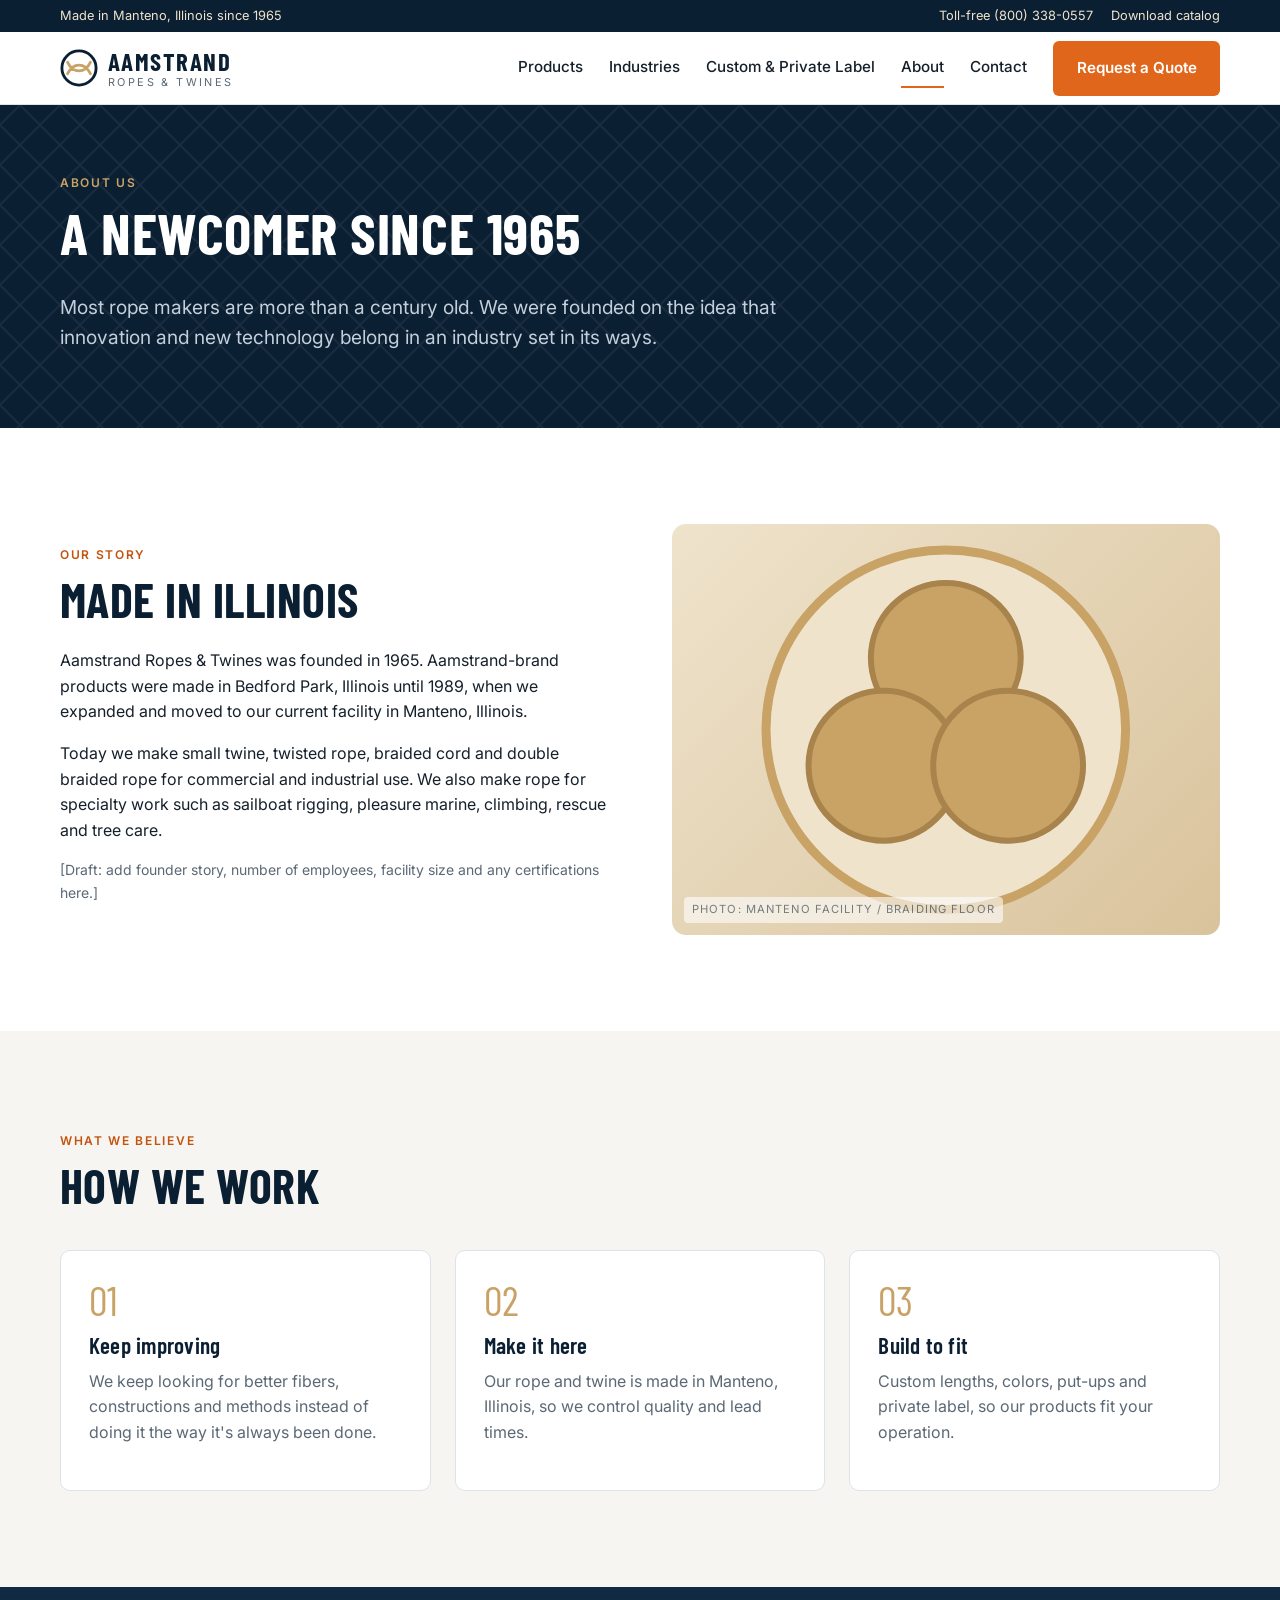
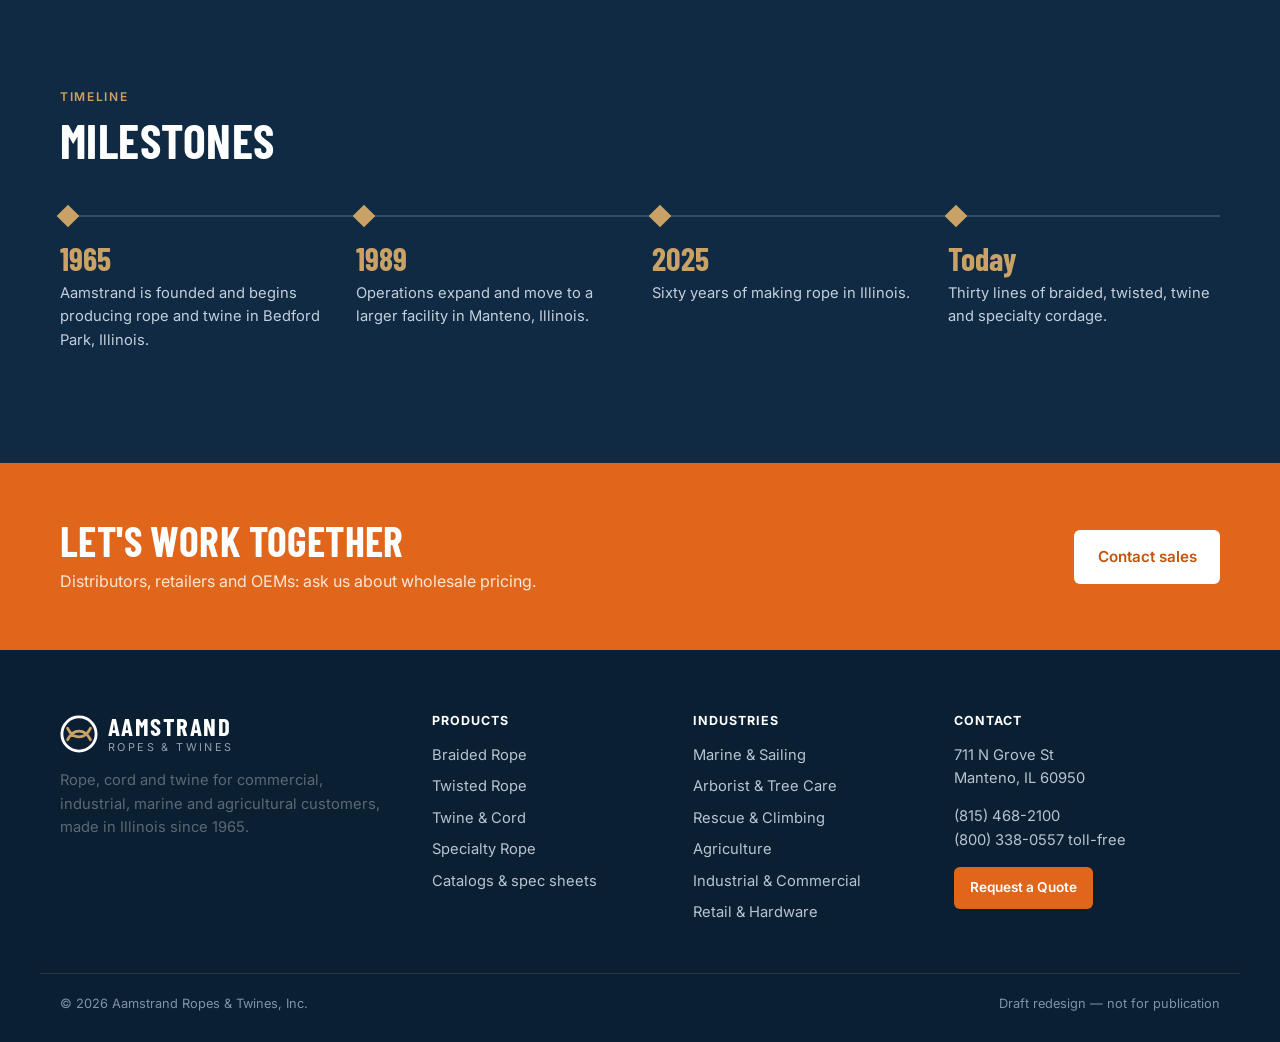
==== about.html @ 0422b6db "Add draft redesign of the Aamstrand website Static multi-page site: home, product catalog with filte" ====
<!doctype html>
<html lang="en">
<head>
  <meta charset="utf-8">
  <meta name="viewport" content="width=device-width, initial-scale=1">
  <title>About | Aamstrand Ropes &amp; Twines</title>
  <meta name="description" content="Founded in 1965, Aamstrand Ropes & Twines makes rope and twine in Manteno, Illinois.">
  <link rel="preconnect" href="https://fonts.googleapis.com">
  <link rel="preconnect" href="https://fonts.gstatic.com" crossorigin>
  <link href="https://fonts.googleapis.com/css2?family=Barlow+Condensed:wght@500;600;700&family=Inter:wght@400;500;600;700&display=swap" rel="stylesheet">
  <link rel="stylesheet" href="assets/css/styles.css">
</head>
<body data-page="about">
  <a class="skip" href="#main">Skip to content</a>
  <header id="site-header"></header>

  <main id="main">
    <section class="page-head"><div class="wrap">
      <span class="eyebrow" style="color:var(--hemp)">About us</span>
      <h1>A newcomer since 1965</h1>
      <p class="lead">Most rope makers are more than a century old. We were founded on the idea that innovation and new technology belong in an industry set in its ways.</p>
    </div></section>

    <section class="section">
      <div class="wrap split">
        <div>
          <span class="eyebrow">Our story</span>
          <h2>Made in Illinois</h2>
          <p>Aamstrand Ropes &amp; Twines was founded in 1965. Aamstrand-brand products were made in Bedford Park, Illinois until 1989, when we expanded and moved to our current facility in Manteno, Illinois.</p>
          <p>Today we make small twine, twisted rope, braided cord and double braided rope for commercial and industrial use. We also make rope for specialty work such as sailboat rigging, pleasure marine, climbing, rescue and tree care.</p>
          <p class="muted small">[Draft: add founder story, number of employees, facility size and any certifications here.]</p>
        </div>
        <div class="photo-block">
          <svg viewBox="0 0 64 64" class="rope-icon" aria-hidden="true"><circle class="o" cx="32" cy="32" r="30"/><circle class="f" cx="32" cy="20" r="12.5"/><circle class="f" cx="21.6" cy="38" r="12.5"/><circle class="f" cx="42.4" cy="38" r="12.5"/></svg>
          <span class="photo-note">Photo: Manteno facility / braiding floor</span>
        </div>
      </div>
    </section>

    <section class="section section-alt">
      <div class="wrap">
        <div class="section-head"><span class="eyebrow">What we believe</span><h2>How we work</h2></div>
        <div class="values">
          <div class="value"><span class="num">01</span><h3>Keep improving</h3><p class="muted">We keep looking for better fibers, constructions and methods instead of doing it the way it's always been done.</p></div>
          <div class="value"><span class="num">02</span><h3>Make it here</h3><p class="muted">Our rope and twine is made in Manteno, Illinois, so we control quality and lead times.</p></div>
          <div class="value"><span class="num">03</span><h3>Build to fit</h3><p class="muted">Custom lengths, colors, put-ups and private label, so our products fit your operation.</p></div>
        </div>
      </div>
    </section>

    <section class="section section-dark">
      <div class="wrap">
        <div class="section-head"><span class="eyebrow" style="color:var(--hemp)">Timeline</span><h2>Milestones</h2></div>
        <div class="timeline">
          <div><strong>1965</strong><p>Aamstrand is founded and begins producing rope and twine in Bedford Park, Illinois.</p></div>
          <div><strong>1989</strong><p>Operations expand and move to a larger facility in Manteno, Illinois.</p></div>
          <div><strong>2025</strong><p>Sixty years of making rope in Illinois.</p></div>
          <div><strong>Today</strong><p>Thirty lines of braided, twisted, twine and specialty cordage.</p></div>
        </div>
      </div>
    </section>

    <section class="cta-band"><div class="wrap">
      <div><h2>Let's work together</h2><p>Distributors, retailers and OEMs: ask us about wholesale pricing.</p></div>
      <a class="btn btn-white" href="contact.html#quote">Contact sales</a>
    </div></section>
  </main>

  <footer id="site-footer"></footer>
  <script src="assets/js/products.js"></script>
  <script src="assets/js/main.js"></script>
</body>
</html>
---- assets/css/styles.css ----
/* Aamstrand redesign draft
   Palette: deep navy (trust, marine), hemp/manila tan (the product itself),
   signal orange for calls to action (safety / industrial). */

:root {
  --navy-900: #0b1f33;
  --navy-800: #102a44;
  --navy-700: #1b3a5c;
  --navy-100: #e6edf4;
  --hemp: #c9a266;
  --hemp-light: #efe3cc;
  --accent: #e0661b;
  --accent-dark: #c2540f;
  --ink: #16202b;
  --muted: #5b6875;
  --line: #dde3ea;
  --paper: #f7f5f1;
  --white: #ffffff;
  --radius: 10px;
  --shadow: 0 1px 2px rgba(11, 31, 51, .06), 0 8px 24px rgba(11, 31, 51, .08);
  --font-head: 'Barlow Condensed', 'Arial Narrow', sans-serif;
  --font-body: 'Inter', system-ui, -apple-system, 'Segoe UI', sans-serif;
  --wrap: 1200px;
}

*, *::before, *::after { box-sizing: border-box; }
html { scroll-behavior: smooth; }
body { margin: 0; font-family: var(--font-body); color: var(--ink); background: var(--white); line-height: 1.6; font-size: 16px; -webkit-font-smoothing: antialiased; }
img, svg { max-width: 100%; display: block; }
a { color: var(--navy-700); }
h1, h2, h3, h4 { font-family: var(--font-head); line-height: 1.05; margin: 0 0 .5em; color: var(--navy-900); letter-spacing: .01em; }
h1 { font-size: clamp(2.5rem, 6vw, 4.5rem); font-weight: 700; text-transform: uppercase; }
h2 { font-size: clamp(2rem, 4vw, 3rem); font-weight: 700; text-transform: uppercase; }
h3 { font-size: 1.45rem; font-weight: 600; }
h4 { font-size: 1.1rem; text-transform: uppercase; letter-spacing: .08em; }
p { margin: 0 0 1em; }
.wrap { max-width: var(--wrap); margin: 0 auto; padding: 0 20px; }
.muted { color: var(--muted); }
.small { font-size: .875rem; }
.lead { font-size: 1.2rem; color: var(--muted); max-width: 60ch; }
.eyebrow { display: inline-block; font-size: .75rem; font-weight: 600; letter-spacing: .14em; text-transform: uppercase; color: var(--accent-dark); margin-bottom: .6rem; }
.skip { position: absolute; left: -999px; }
.skip:focus { left: 12px; top: 12px; z-index: 100; background: var(--white); padding: 8px 12px; }
:focus-visible { outline: 3px solid var(--accent); outline-offset: 2px; }

/* Buttons */
.btn { display: inline-flex; align-items: center; gap: .5em; padding: .85em 1.4em; border-radius: 6px; font-weight: 600; font-size: .95rem; text-decoration: none; border: 2px solid transparent; cursor: pointer; transition: background .15s, color .15s, border-color .15s; font-family: inherit; }
.btn-accent { background: var(--accent); color: var(--white); }
.btn-accent:hover { background: var(--accent-dark); }
.btn-ghost { border-color: currentColor; color: var(--navy-800); background: transparent; }
.btn-ghost:hover { background: var(--navy-800); color: var(--white); border-color: var(--navy-800); }
.btn-light { border-color: rgba(255,255,255,.5); color: var(--white); }
.btn-light:hover { background: var(--white); color: var(--navy-900); }
.btn-sm { padding: .6em 1em; font-size: .85rem; }
.btn-row { display: flex; flex-wrap: wrap; gap: 12px; margin-top: 1.5rem; }
.link-arrow { font-weight: 600; color: var(--accent-dark); text-decoration: none; }
.link-arrow::after { content: ' →'; transition: margin .15s; }
a:hover .link-arrow::after, .link-arrow:hover::after { margin-left: 4px; }
.text-btn { background: none; border: 0; color: var(--accent-dark); font: inherit; font-weight: 600; cursor: pointer; padding: 0; text-decoration: underline; }

/* Header */
#site-header { position: sticky; top: 0; z-index: 50; background: var(--white); border-bottom: 1px solid var(--line); }
.topbar { background: var(--navy-900); color: var(--hemp-light); font-size: .8rem; }
.topbar .wrap { display: flex; justify-content: space-between; gap: 12px; padding-top: 6px; padding-bottom: 6px; }
.topbar a { color: inherit; text-decoration: none; margin-left: 18px; }
.topbar a:hover { color: var(--white); }
.nav-row { display: flex; align-items: center; justify-content: space-between; min-height: 72px; gap: 20px; }
.logo { display: flex; align-items: center; gap: 10px; text-decoration: none; color: var(--navy-900); }
.logo svg { width: 38px; height: 38px; }
.logo span { display: flex; flex-direction: column; line-height: 1; }
.logo strong { font-family: var(--font-head); font-size: 1.55rem; letter-spacing: .06em; }
.logo small { font-size: .68rem; letter-spacing: .22em; text-transform: uppercase; color: var(--muted); margin-top: 3px; }
.primary-nav { display: flex; align-items: center; gap: 26px; }
.primary-nav a:not(.btn) { color: var(--ink); text-decoration: none; font-weight: 500; font-size: .95rem; padding: 6px 0; border-bottom: 2px solid transparent; }
.primary-nav a:not(.btn):hover, .primary-nav a[aria-current] { border-bottom-color: var(--accent); }
.nav-toggle { display: none; background: none; border: 0; padding: 8px; cursor: pointer; }
.nav-toggle span { display: block; width: 24px; height: 2px; background: var(--navy-900); margin: 5px 0; transition: transform .2s, opacity .2s; }

@media (max-width: 960px) {
  .nav-toggle { display: block; }
  .primary-nav { display: none; position: absolute; left: 0; right: 0; top: 100%; flex-direction: column; align-items: stretch; gap: 0; background: var(--white); border-bottom: 1px solid var(--line); padding: 8px 20px 20px; box-shadow: var(--shadow); }
  .primary-nav a:not(.btn) { padding: 12px 0; border-bottom: 1px solid var(--line); }
  .primary-nav .btn { margin-top: 14px; justify-content: center; }
  .nav-open .primary-nav { display: flex; }
  .nav-open .nav-toggle span:nth-child(1) { transform: translateY(7px) rotate(45deg); }
  .nav-open .nav-toggle span:nth-child(2) { opacity: 0; }
  .nav-open .nav-toggle span:nth-child(3) { transform: translateY(-7px) rotate(-45deg); }
  .hide-sm { display: none; }
}
@media (max-width: 560px) {
  .topbar .wrap > span:first-child { display: none; }
  .topbar .wrap { justify-content: center; }
  .topbar a { margin: 0; }
}

/* Hero */
.hero { position: relative; background: var(--navy-900); color: var(--white); overflow: hidden; }
.hero::before { content: ''; position: absolute; inset: 0; opacity: .07; background-image: url("data:image/svg+xml,%3Csvg xmlns='http://www.w3.org/2000/svg' width='40' height='40'%3E%3Cpath d='M0 20 20 0 40 20 20 40Z' fill='none' stroke='%23fff' stroke-width='2'/%3E%3C/svg%3E"); }
.hero .wrap { position: relative; display: grid; grid-template-columns: 1.15fr 1fr; gap: 48px; align-items: center; padding-top: 88px; padding-bottom: 96px; }
.hero h1 { color: var(--white); }
.hero h1 em { font-style: normal; color: var(--hemp); }
.hero .lead { color: #c3cfdb; }
.hero-coil { width: 100%; max-width: 460px; justify-self: center; filter: drop-shadow(0 30px 40px rgba(0,0,0,.35)); }
.hero-stats { display: flex; flex-wrap: wrap; gap: 32px; margin-top: 2.5rem; padding-top: 1.5rem; border-top: 1px solid rgba(255,255,255,.12); }
.hero-stats div { display: flex; flex-direction: column; }
.hero-stats strong { font-family: var(--font-head); font-size: 2.2rem; color: var(--hemp); line-height: 1; }
.hero-stats span { font-size: .8rem; color: #9fb0c1; text-transform: uppercase; letter-spacing: .1em; margin-top: 4px; }
@media (max-width: 860px) {
  .hero .wrap { grid-template-columns: 1fr; padding-top: 56px; padding-bottom: 64px; }
  .hero-coil { max-width: 280px; order: -1; }
}

/* Sections */
.section { padding: 96px 0; }
.section-sm { padding: 48px 0; }
.section-alt { background: var(--paper); }
.section-dark { background: var(--navy-800); color: var(--white); }
.section-dark h2, .section-dark h3 { color: var(--white); }
.section-dark .muted { color: #a9b8c7; }
.section-head { max-width: 720px; margin-bottom: 40px; }
.section-head.center { margin-left: auto; margin-right: auto; text-align: center; }
.split { display: grid; grid-template-columns: 1fr 1fr; gap: 64px; align-items: center; }
@media (max-width: 860px) { .split { grid-template-columns: 1fr; gap: 32px; } .section { padding: 64px 0; } }

/* Trust strip */
.trust { background: var(--hemp-light); border-bottom: 1px solid #e2d3b6; }
.trust ul { list-style: none; margin: 0; padding: 18px 0; display: flex; flex-wrap: wrap; justify-content: space-between; gap: 12px 28px; }
.trust li { font-weight: 600; font-size: .9rem; color: var(--navy-800); display: flex; align-items: center; gap: 8px; }
.trust li::before { content: ''; width: 8px; height: 8px; background: var(--accent); transform: rotate(45deg); }

/* Rope cross-section icon */
.rope-icon .o { fill: var(--hemp-light); stroke: var(--hemp); stroke-width: 1.5; }
.rope-icon .f { fill: var(--hemp); stroke: #a8834b; stroke-width: 1; }
.rope-icon .f2 { fill: var(--navy-700); stroke: var(--navy-900); stroke-width: 1; }
.rope-icon .c { fill: none; stroke: #a8834b; stroke-width: 1; stroke-dasharray: 2 3; }

/* Category tiles */
.cat-grid { display: grid; grid-template-columns: repeat(4, 1fr); gap: 20px; }
.cat-tile { display: flex; flex-direction: column; background: var(--white); border: 1px solid var(--line); border-radius: var(--radius); padding: 28px; text-decoration: none; color: inherit; transition: transform .2s, box-shadow .2s, border-color .2s; }
.cat-tile:hover { transform: translateY(-4px); box-shadow: var(--shadow); border-color: var(--hemp); }
.cat-tile .rope-icon { width: 72px; height: 72px; margin-bottom: 20px; }
.cat-tile p { color: var(--muted); font-size: .92rem; flex: 1; }
@media (max-width: 1000px) { .cat-grid { grid-template-columns: repeat(2, 1fr); } }
@media (max-width: 560px) { .cat-grid { grid-template-columns: 1fr; } }

/* Industries */
.industry-grid { display: grid; grid-template-columns: repeat(3, 1fr); gap: 16px; }
.industry { position: relative; display: flex; flex-direction: column; justify-content: flex-end; min-height: 220px; padding: 24px; border-radius: var(--radius); text-decoration: none; color: var(--white); overflow: hidden; background: var(--navy-700); isolation: isolate; }
.industry::before { content: ''; position: absolute; inset: 0; z-index: -1; background: var(--bg, linear-gradient(135deg, #1b3a5c, #0b1f33)); transition: transform .4s; }
.industry::after { content: ''; position: absolute; inset: 0; z-index: -1; background: linear-gradient(to top, rgba(11,31,51,.9), rgba(11,31,51,.1) 70%); }
.industry:hover::before { transform: scale(1.05); }
.industry h3 { color: var(--white); margin-bottom: .25rem; }
.industry p { margin: 0; font-size: .9rem; color: #d3dde7; }
.industry .ph { position: absolute; top: 14px; right: 14px; font-size: .68rem; letter-spacing: .1em; text-transform: uppercase; color: rgba(255,255,255,.45); }
@media (max-width: 860px) { .industry-grid { grid-template-columns: repeat(2, 1fr); } }
@media (max-width: 560px) { .industry-grid { grid-template-columns: 1fr; } .industry { min-height: 160px; } }

/* Finder */
.finder { background: var(--white); color: var(--ink); border-radius: 14px; padding: 32px; box-shadow: 0 20px 60px rgba(0,0,0,.25); }
.finder h3 { margin-bottom: 1rem; }
.finder .q { display: block; font-weight: 600; font-size: .85rem; text-transform: uppercase; letter-spacing: .08em; color: var(--muted); margin: 0 0 8px; }
.finder select { width: 100%; margin-bottom: 20px; }
.chips { display: flex; flex-wrap: wrap; gap: 8px; margin-bottom: 24px; border: 0; padding: 0; }
.chips input { position: absolute; opacity: 0; pointer-events: none; }
.chips label { padding: 8px 14px; border: 1.5px solid var(--line); border-radius: 999px; font-size: .88rem; cursor: pointer; transition: all .15s; }
.chips input:checked + label { background: var(--navy-800); border-color: var(--navy-800); color: var(--white); }
.chips input:focus-visible + label { outline: 3px solid var(--accent); outline-offset: 2px; }
.finder-results { display: grid; gap: 8px; border-top: 1px solid var(--line); padding-top: 20px; }
.finder-hit { display: flex; align-items: center; gap: 14px; padding: 10px; border-radius: 8px; text-decoration: none; color: inherit; }
.finder-hit:hover { background: var(--paper); }
.finder-hit .rope-icon { width: 40px; height: 40px; flex: none; }
.finder-hit span { display: flex; flex-direction: column; }
.finder-hit small { color: var(--muted); }
.finder-more { margin-top: 8px; font-size: .9rem; }

/* Forms */
select, input[type=text], input[type=email], input[type=tel], input[type=search], textarea {
  font: inherit; font-size: .95rem; padding: 12px 14px; border: 1.5px solid var(--line); border-radius: 6px; background: var(--white); color: var(--ink); width: 100%;
}
select:focus, input:focus, textarea:focus { border-color: var(--navy-700); outline: none; box-shadow: 0 0 0 3px var(--navy-100); }
.form-grid { display: grid; grid-template-columns: 1fr 1fr; gap: 18px; }
.form-grid .full { grid-column: 1 / -1; }
.field label { display: block; font-weight: 600; font-size: .88rem; margin-bottom: 6px; }
.field .req { color: var(--accent-dark); }
@media (max-width: 640px) { .form-grid { grid-template-columns: 1fr; } }

/* Custom / capabilities */
.cap-list { list-style: none; padding: 0; margin: 0; display: grid; grid-template-columns: 1fr 1fr; gap: 20px 28px; }
.cap-list li { padding-left: 18px; border-left: 3px solid var(--hemp); }
.cap-list strong { display: block; font-family: var(--font-head); font-size: 1.25rem; color: var(--navy-900); }
.cap-list span { color: var(--muted); font-size: .92rem; }
@media (max-width: 560px) { .cap-list { grid-template-columns: 1fr; } }
.photo-block { aspect-ratio: 4 / 3; border-radius: 14px; background: linear-gradient(135deg, var(--hemp-light), #d9c39c); display: grid; place-items: center; position: relative; overflow: hidden; }
.photo-block svg { width: 70%; }
.photo-note { position: absolute; bottom: 12px; left: 12px; font-size: .7rem; letter-spacing: .1em; text-transform: uppercase; color: rgba(11,31,51,.55); background: rgba(255,255,255,.6); padding: 4px 8px; border-radius: 4px; }

/* Timeline */
.timeline { display: grid; grid-template-columns: repeat(4, 1fr); gap: 24px; position: relative; margin-top: 16px; }
.timeline::before { content: ''; position: absolute; top: 9px; left: 0; right: 0; height: 2px; background: rgba(255,255,255,.15); }
.timeline div { position: relative; padding-top: 36px; }
.timeline div::before { content: ''; position: absolute; top: 2px; left: 0; width: 16px; height: 16px; background: var(--hemp); transform: rotate(45deg); }
.timeline strong { font-family: var(--font-head); font-size: 2rem; color: var(--hemp); display: block; line-height: 1; margin-bottom: 8px; }
.timeline p { color: #c3cfdb; font-size: .92rem; }
@media (max-width: 860px) { .timeline { grid-template-columns: 1fr 1fr; } .timeline::before { display: none; } }
@media (max-width: 480px) { .timeline { grid-template-columns: 1fr; } }

/* CTA band */
.cta-band { background: var(--accent); color: var(--white); padding: 56px 0; }
.cta-band .wrap { display: flex; flex-wrap: wrap; align-items: center; justify-content: space-between; gap: 24px; }
.cta-band h2 { color: var(--white); margin: 0; font-size: clamp(1.8rem, 3.5vw, 2.6rem); }
.cta-band p { margin: 6px 0 0; color: #ffe6d6; }
.cta-band .btn-light:hover { color: var(--accent-dark); }
.btn-white { background: var(--white); color: var(--accent-dark); }
.btn-white:hover { background: var(--navy-900); color: var(--white); }

/* Page header */
.page-head { background: var(--navy-900); color: var(--white); padding: 64px 0 56px; position: relative; overflow: hidden; }
.page-head::before { content: ''; position: absolute; inset: 0; opacity: .06; background-image: url("data:image/svg+xml,%3Csvg xmlns='http://www.w3.org/2000/svg' width='40' height='40'%3E%3Cpath d='M0 20 20 0 40 20 20 40Z' fill='none' stroke='%23fff' stroke-width='2'/%3E%3C/svg%3E"); }
.page-head .wrap { position: relative; }
.page-head h1 { color: var(--white); font-size: clamp(2.2rem, 5vw, 3.6rem); }
.page-head .lead { color: #c3cfdb; }

/* Catalog */
.catalog-bar { position: sticky; top: 105px; z-index: 10; background: var(--white); border-bottom: 1px solid var(--line); padding: 16px 0; }
.tabs { display: flex; gap: 6px; overflow-x: auto; scrollbar-width: none; margin-bottom: 14px; }
.tabs button { flex: none; padding: 10px 16px; border-radius: 999px; border: 1.5px solid var(--line); background: var(--white); font: inherit; font-weight: 600; font-size: .9rem; cursor: pointer; color: var(--ink); }
.tabs button[aria-selected=true] { background: var(--navy-800); color: var(--white); border-color: var(--navy-800); }
.filters { display: grid; grid-template-columns: 2fr 1fr 1fr auto; gap: 12px; align-items: center; }
.filters #result-count { font-size: .88rem; color: var(--muted); white-space: nowrap; }
@media (max-width: 760px) { .filters { grid-template-columns: 1fr 1fr; } .filters input { grid-column: 1 / -1; } .catalog-bar { position: static; } }
#cat-blurb { margin: 28px 0 24px; }
.product-grid { display: grid; grid-template-columns: repeat(auto-fill, minmax(260px, 1fr)); gap: 20px; }
.product-card { display: flex; flex-direction: column; border: 1px solid var(--line); border-radius: var(--radius); overflow: hidden; text-decoration: none; color: inherit; background: var(--white); transition: box-shadow .2s, transform .2s, border-color .2s; }
.product-card:hover { box-shadow: var(--shadow); transform: translateY(-3px); border-color: var(--hemp); }
.product-card__img { background: var(--paper); display: grid; place-items: center; padding: 28px; border-bottom: 1px solid var(--line); }
.product-card__img .rope-icon { width: 96px; height: 96px; }
.product-card__body { padding: 20px; display: flex; flex-direction: column; flex: 1; }
.product-card__body .eyebrow { font-size: .68rem; }
.product-card__body h3 { font-size: 1.3rem; }
.product-card__body p { font-size: .9rem; color: var(--muted); display: -webkit-box; -webkit-line-clamp: 3; -webkit-box-orient: vertical; overflow: hidden; }
.product-card__body .link-arrow { margin-top: auto; }
@media (max-width: 560px) {
  .product-grid { gap: 12px; }
  .product-card { flex-direction: row; }
  .product-card__img { padding: 16px; border-bottom: 0; border-right: 1px solid var(--line); }
  .product-card__img .rope-icon { width: 56px; height: 56px; }
  .product-card__body { padding: 14px 16px; }
  .product-card__body h3 { font-size: 1.15rem; margin-bottom: .3em; }
  .product-card__body p { -webkit-line-clamp: 2; font-size: .85rem; margin-bottom: .5em; }
}
.empty { grid-column: 1 / -1; padding: 48px; text-align: center; background: var(--paper); border-radius: var(--radius); }

/* Product detail */
.crumbs { display: flex; flex-wrap: wrap; gap: 8px; font-size: .85rem; padding-top: 24px; color: var(--muted); }
.crumbs a { color: var(--muted); text-decoration: none; }
.crumbs a:hover { color: var(--navy-700); text-decoration: underline; }
.product-hero { display: grid; grid-template-columns: 1fr 1.1fr; gap: 56px; padding-top: 28px; padding-bottom: 48px; align-items: start; }
.product-hero__media { position: relative; aspect-ratio: 1; background: var(--paper); border-radius: 14px; display: grid; place-items: center; border: 1px solid var(--line); }
.product-hero__media .rope-icon { width: 55%; }
.product-hero h1 { font-size: clamp(2.2rem, 4.5vw, 3.4rem); }
.tags { display: flex; flex-wrap: wrap; gap: 8px; margin: 1.2rem 0 1.6rem; }
.tag { font-size: .8rem; padding: 5px 12px; background: var(--navy-100); border-radius: 999px; color: var(--navy-800); text-decoration: none; font-weight: 500; }
.tag:hover { background: var(--navy-800); color: var(--white); }
.meters { display: grid; gap: 14px; margin-bottom: 1rem; max-width: 460px; }
.meter { display: grid; grid-template-columns: 1fr auto; align-items: center; gap: 16px; }
.meter__label span { font-weight: 600; display: block; font-size: .92rem; }
.meter__label small { color: var(--muted); font-size: .76rem; }
.meter__bar { display: flex; gap: 4px; }
.meter__bar i { width: 28px; height: 8px; border-radius: 2px; background: var(--line); }
.meter__bar i.on { background: var(--hemp); }
@media (max-width: 860px) { .product-hero { grid-template-columns: 1fr; gap: 28px; } .product-hero__media { max-width: 360px; } }
.table-scroll { margin-bottom: 12px; overflow-x: auto; border: 1px solid var(--line); border-radius: var(--radius); }
.spec-table { width: 100%; border-collapse: collapse; font-size: .92rem; min-width: 560px; }
.spec-table th, .spec-table td { padding: 12px 16px; text-align: left; border-bottom: 1px solid var(--line); }
.spec-table th { background: var(--navy-900); color: var(--white); font-weight: 600; font-size: .8rem; text-transform: uppercase; letter-spacing: .06em; }
.spec-table tbody tr:nth-child(even) { background: var(--paper); }
.spec-table tbody tr:last-child td { border-bottom: 0; }
.spec-table .tbd { color: var(--muted); font-style: italic; }
.putups { list-style: none; padding: 0; margin: 0; display: flex; flex-wrap: wrap; gap: 10px; }
.putups li { padding: 10px 16px; border: 1.5px solid var(--line); border-radius: 6px; font-weight: 500; font-size: .9rem; }

/* About */
.values { display: grid; grid-template-columns: repeat(3, 1fr); gap: 24px; }
.value { padding: 28px; border: 1px solid var(--line); border-radius: var(--radius); background: var(--white); }
.value .num { font-family: var(--font-head); font-size: 2.6rem; color: var(--hemp); line-height: 1; display: block; margin-bottom: 12px; }
@media (max-width: 860px) { .values { grid-template-columns: 1fr; } }

/* Contact */
.contact-grid { display: grid; grid-template-columns: 1.4fr 1fr; gap: 48px; align-items: start; }
.contact-card { background: var(--paper); border-radius: 14px; padding: 32px; }
.contact-card h3 { margin-top: 1.4rem; }
.contact-card h3:first-child { margin-top: 0; }
.contact-card address { font-style: normal; }
.map-ph { margin-top: 20px; aspect-ratio: 16 / 10; border-radius: 10px; background: repeating-linear-gradient(45deg, var(--navy-100) 0 12px, #dde6ef 12px 24px); display: grid; place-items: center; color: var(--navy-700); font-weight: 600; font-size: .85rem; }
.notice { background: #eaf6ee; border: 1px solid #bfe3ca; color: #1f5e34; padding: 14px 18px; border-radius: 8px; margin-top: 16px; }
@media (max-width: 860px) { .contact-grid { grid-template-columns: 1fr; } }

/* Catalog downloads */
.dl-grid { display: grid; grid-template-columns: repeat(auto-fill, minmax(260px, 1fr)); gap: 20px; }
.dl { display: flex; gap: 18px; padding: 24px; border: 1px solid var(--line); border-radius: var(--radius); text-decoration: none; color: inherit; align-items: flex-start; }
.dl:hover { border-color: var(--hemp); box-shadow: var(--shadow); }
.dl .pdf { flex: none; width: 48px; height: 60px; border-radius: 4px; background: var(--navy-800); color: var(--white); display: grid; place-items: end center; padding-bottom: 8px; font-size: .7rem; font-weight: 700; letter-spacing: .08em; }
.dl h3 { font-size: 1.2rem; margin-bottom: .2rem; }
.dl p { font-size: .88rem; color: var(--muted); margin: 0; }

/* Footer */
#site-footer { background: var(--navy-900); color: #b7c4d1; font-size: .92rem; }
#site-footer .logo { color: var(--white); margin-bottom: 16px; }
#site-footer .logo small { color: #8fa1b3; }
.footer-grid { display: grid; grid-template-columns: 1.5fr 1fr 1fr 1.2fr; gap: 40px; padding-top: 64px; padding-bottom: 48px; }
.footer-grid h4 { color: var(--white); font-family: var(--font-body); font-size: .78rem; margin-bottom: 1rem; }
.footer-grid ul { list-style: none; padding: 0; margin: 0; display: grid; gap: 8px; }
.footer-grid a:not(.btn):not(.logo) { color: #b7c4d1; text-decoration: none; }
.footer-grid a:not(.btn):not(.logo):hover { color: var(--white); }
.footer-grid address { font-style: normal; margin-bottom: 1em; }
.footer-bottom { display: flex; flex-wrap: wrap; justify-content: space-between; gap: 12px; border-top: 1px solid rgba(255,255,255,.1); padding-top: 20px; padding-bottom: 28px; font-size: .8rem; color: #7f93a7; }
@media (max-width: 860px) { .footer-grid { grid-template-columns: 1fr 1fr; } }
@media (max-width: 520px) { .footer-grid { grid-template-columns: 1fr; } }

@media (prefers-reduced-motion: reduce) { *, *::before, *::after { transition: none !important; scroll-behavior: auto !important; } }
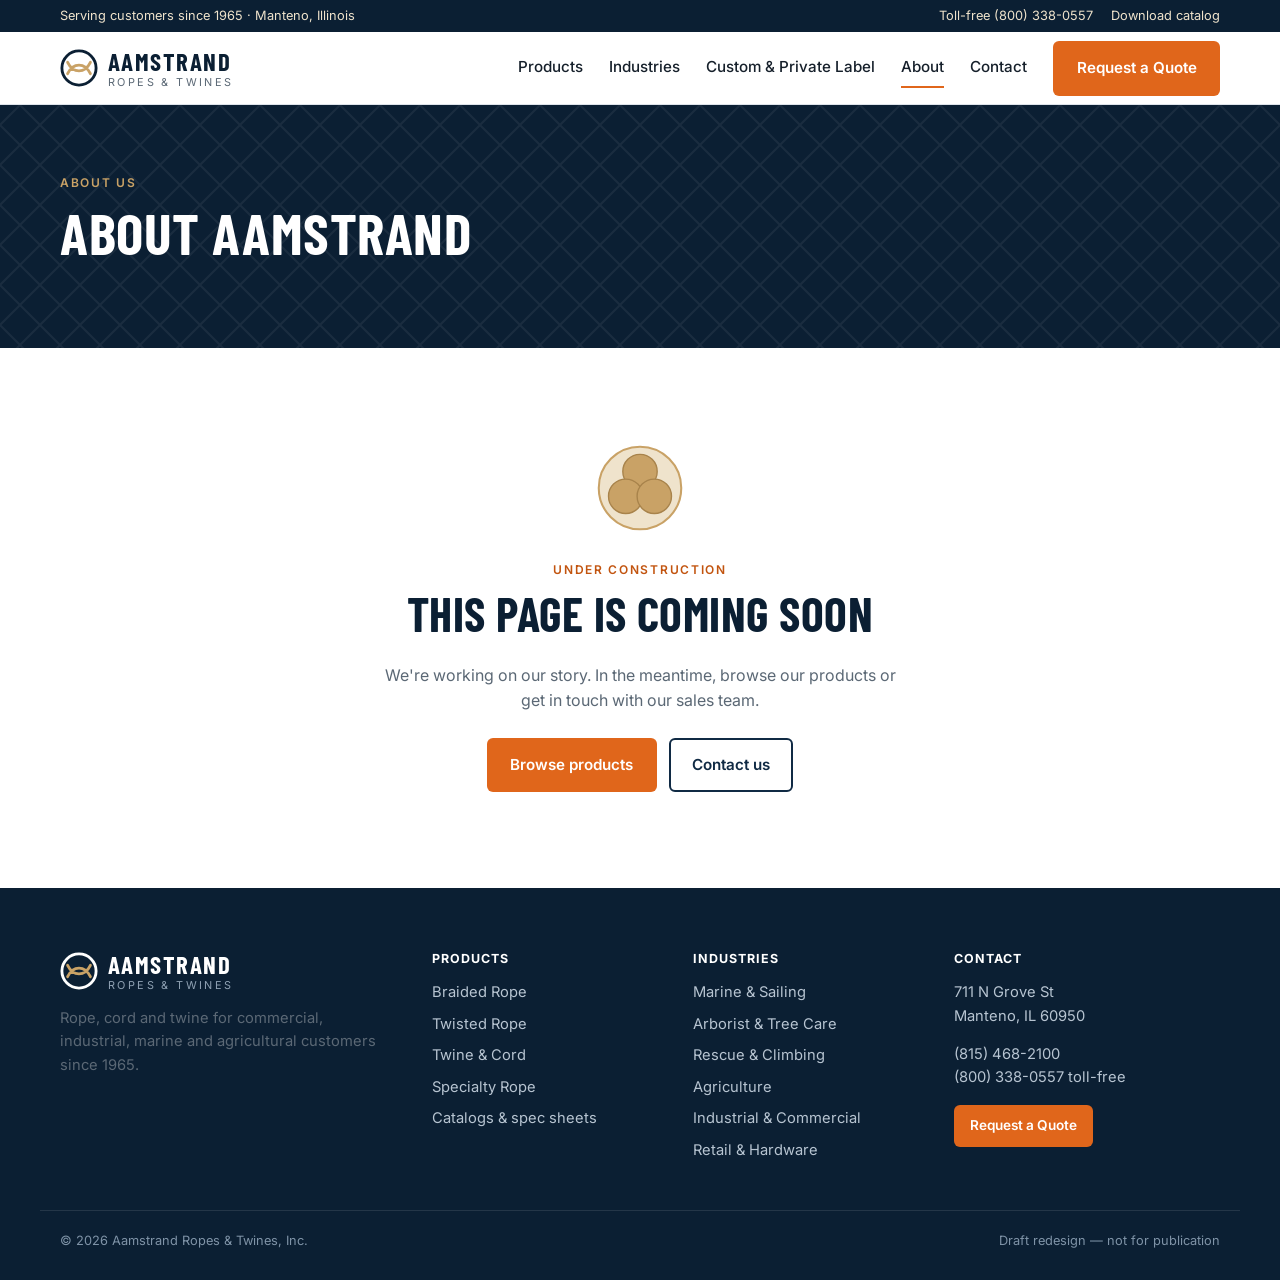
==== commit 1108582d: "Remove made-in-USA claims and put About page under construction Aamstrand products are not made in t" ====
--- a/about.html
+++ b/about.html
@@ -4,7 +4,7 @@
   <meta charset="utf-8">
   <meta name="viewport" content="width=device-width, initial-scale=1">
   <title>About | Aamstrand Ropes &amp; Twines</title>
-  <meta name="description" content="Founded in 1965, Aamstrand Ropes & Twines makes rope and twine in Manteno, Illinois.">
+  <meta name="description" content="About Aamstrand Ropes & Twines. This page is under construction.">
   <link rel="preconnect" href="https://fonts.googleapis.com">
   <link rel="preconnect" href="https://fonts.gstatic.com" crossorigin>
   <link href="https://fonts.googleapis.com/css2?family=Barlow+Condensed:wght@500;600;700&family=Inter:wght@400;500;600;700&display=swap" rel="stylesheet">
@@ -17,53 +17,21 @@
   <main id="main">
     <section class="page-head"><div class="wrap">
       <span class="eyebrow" style="color:var(--hemp)">About us</span>
-      <h1>A newcomer since 1965</h1>
-      <p class="lead">Most rope makers are more than a century old. We were founded on the idea that innovation and new technology belong in an industry set in its ways.</p>
+      <h1>About Aamstrand</h1>
     </div></section>
 
     <section class="section">
-      <div class="wrap split">
-        <div>
-          <span class="eyebrow">Our story</span>
-          <h2>Made in Illinois</h2>
-          <p>Aamstrand Ropes &amp; Twines was founded in 1965. Aamstrand-brand products were made in Bedford Park, Illinois until 1989, when we expanded and moved to our current facility in Manteno, Illinois.</p>
-          <p>Today we make small twine, twisted rope, braided cord and double braided rope for commercial and industrial use. We also make rope for specialty work such as sailboat rigging, pleasure marine, climbing, rescue and tree care.</p>
-          <p class="muted small">[Draft: add founder story, number of employees, facility size and any certifications here.]</p>
-        </div>
-        <div class="photo-block">
-          <svg viewBox="0 0 64 64" class="rope-icon" aria-hidden="true"><circle class="o" cx="32" cy="32" r="30"/><circle class="f" cx="32" cy="20" r="12.5"/><circle class="f" cx="21.6" cy="38" r="12.5"/><circle class="f" cx="42.4" cy="38" r="12.5"/></svg>
-          <span class="photo-note">Photo: Manteno facility / braiding floor</span>
+      <div class="wrap construction">
+        <svg viewBox="0 0 64 64" class="rope-icon" aria-hidden="true"><circle class="o" cx="32" cy="32" r="30"/><circle class="f" cx="32" cy="20" r="12.5"/><circle class="f" cx="21.6" cy="38" r="12.5"/><circle class="f" cx="42.4" cy="38" r="12.5"/></svg>
+        <span class="eyebrow">Under construction</span>
+        <h2>This page is coming soon</h2>
+        <p class="muted">We're working on our story. In the meantime, browse our products or get in touch with our sales team.</p>
+        <div class="btn-row">
+          <a class="btn btn-accent" href="products.html">Browse products</a>
+          <a class="btn btn-ghost" href="contact.html">Contact us</a>
         </div>
       </div>
     </section>
-
-    <section class="section section-alt">
-      <div class="wrap">
-        <div class="section-head"><span class="eyebrow">What we believe</span><h2>How we work</h2></div>
-        <div class="values">
-          <div class="value"><span class="num">01</span><h3>Keep improving</h3><p class="muted">We keep looking for better fibers, constructions and methods instead of doing it the way it's always been done.</p></div>
-          <div class="value"><span class="num">02</span><h3>Make it here</h3><p class="muted">Our rope and twine is made in Manteno, Illinois, so we control quality and lead times.</p></div>
-          <div class="value"><span class="num">03</span><h3>Build to fit</h3><p class="muted">Custom lengths, colors, put-ups and private label, so our products fit your operation.</p></div>
-        </div>
-      </div>
-    </section>
-
-    <section class="section section-dark">
-      <div class="wrap">
-        <div class="section-head"><span class="eyebrow" style="color:var(--hemp)">Timeline</span><h2>Milestones</h2></div>
-        <div class="timeline">
-          <div><strong>1965</strong><p>Aamstrand is founded and begins producing rope and twine in Bedford Park, Illinois.</p></div>
-          <div><strong>1989</strong><p>Operations expand and move to a larger facility in Manteno, Illinois.</p></div>
-          <div><strong>2025</strong><p>Sixty years of making rope in Illinois.</p></div>
-          <div><strong>Today</strong><p>Thirty lines of braided, twisted, twine and specialty cordage.</p></div>
-        </div>
-      </div>
-    </section>
-
-    <section class="cta-band"><div class="wrap">
-      <div><h2>Let's work together</h2><p>Distributors, retailers and OEMs: ask us about wholesale pricing.</p></div>
-      <a class="btn btn-white" href="contact.html#quote">Contact sales</a>
-    </div></section>
   </main>
 
   <footer id="site-footer"></footer>
--- a/assets/css/styles.css
+++ b/assets/css/styles.css
@@ -285,6 +285,11 @@
 .value .num { font-family: var(--font-head); font-size: 2.6rem; color: var(--hemp); line-height: 1; display: block; margin-bottom: 12px; }
 @media (max-width: 860px) { .values { grid-template-columns: 1fr; } }
 
+/* Under construction */
+.construction { max-width: 560px; text-align: center; }
+.construction .rope-icon { width: 88px; height: 88px; margin: 0 auto 24px; }
+.construction .btn-row { justify-content: center; }
+
 /* Contact */
 .contact-grid { display: grid; grid-template-columns: 1.4fr 1fr; gap: 48px; align-items: start; }
 .contact-card { background: var(--paper); border-radius: 14px; padding: 32px; }
